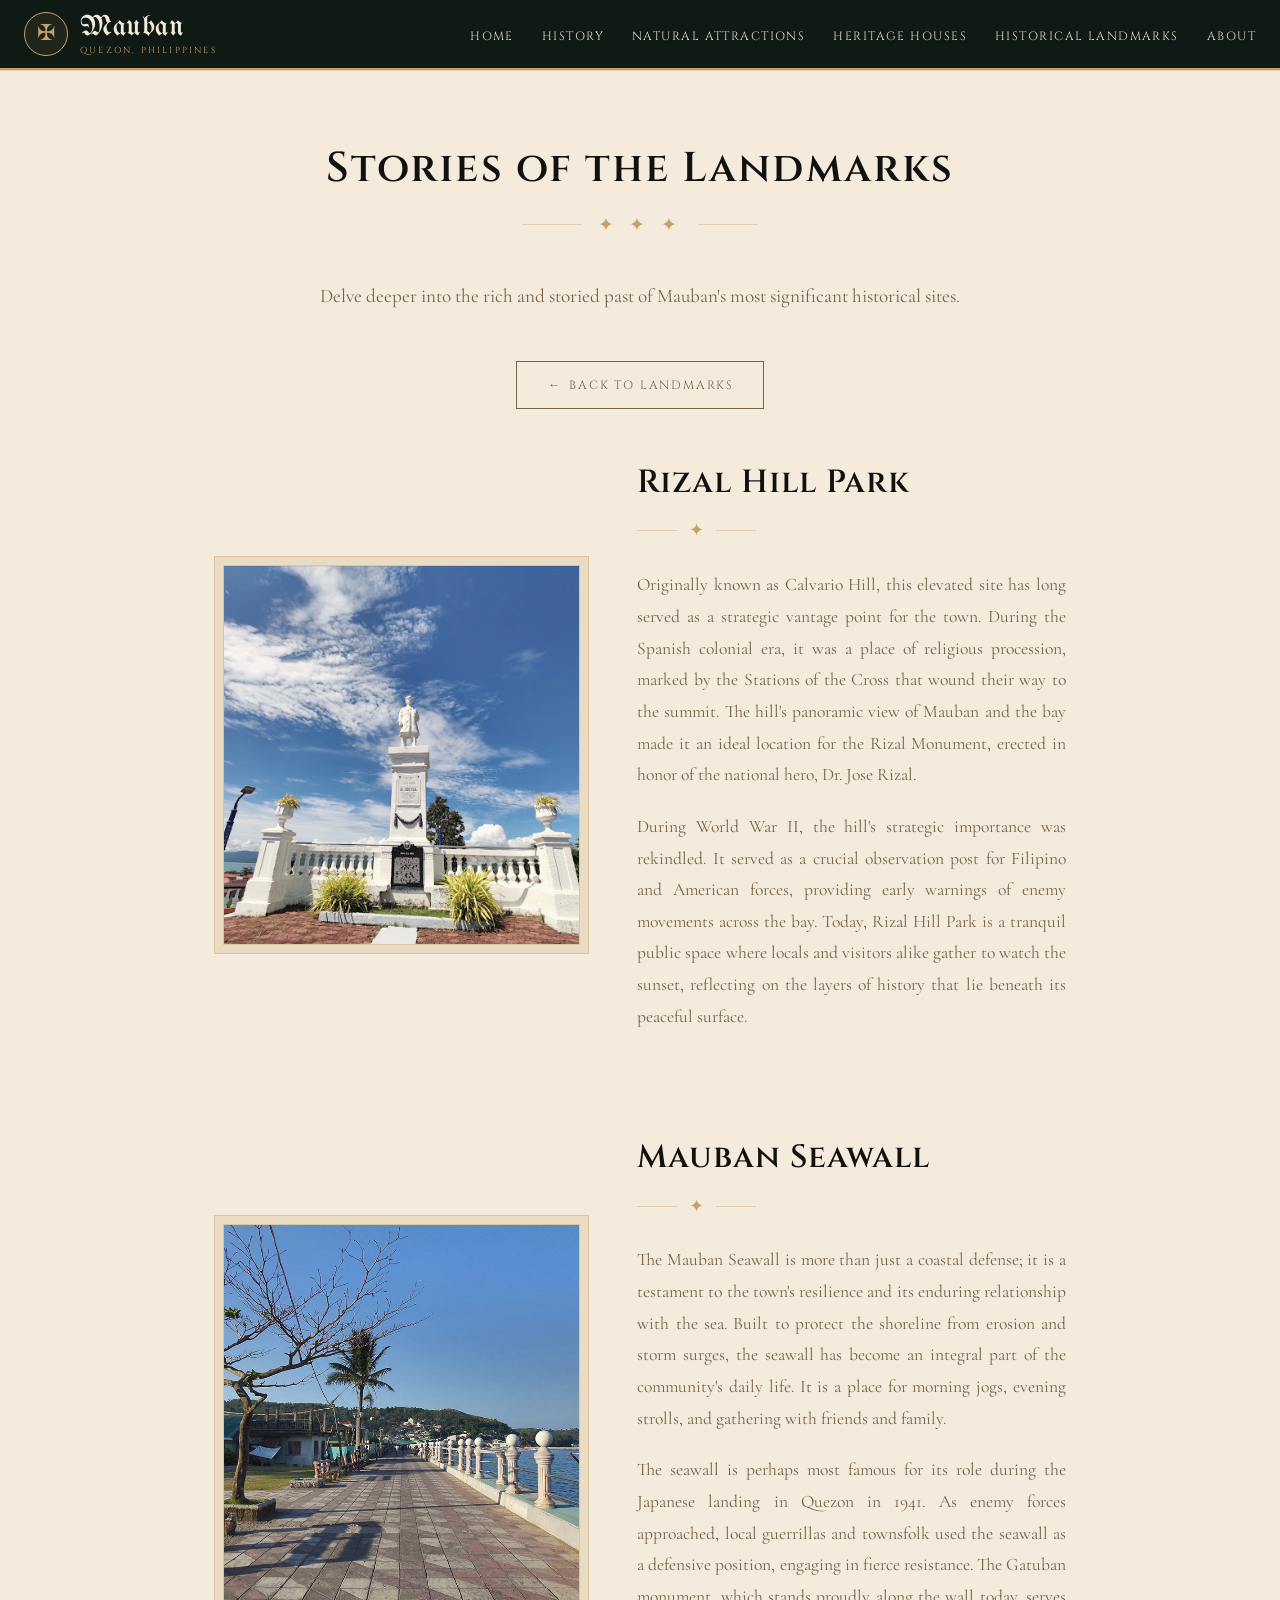
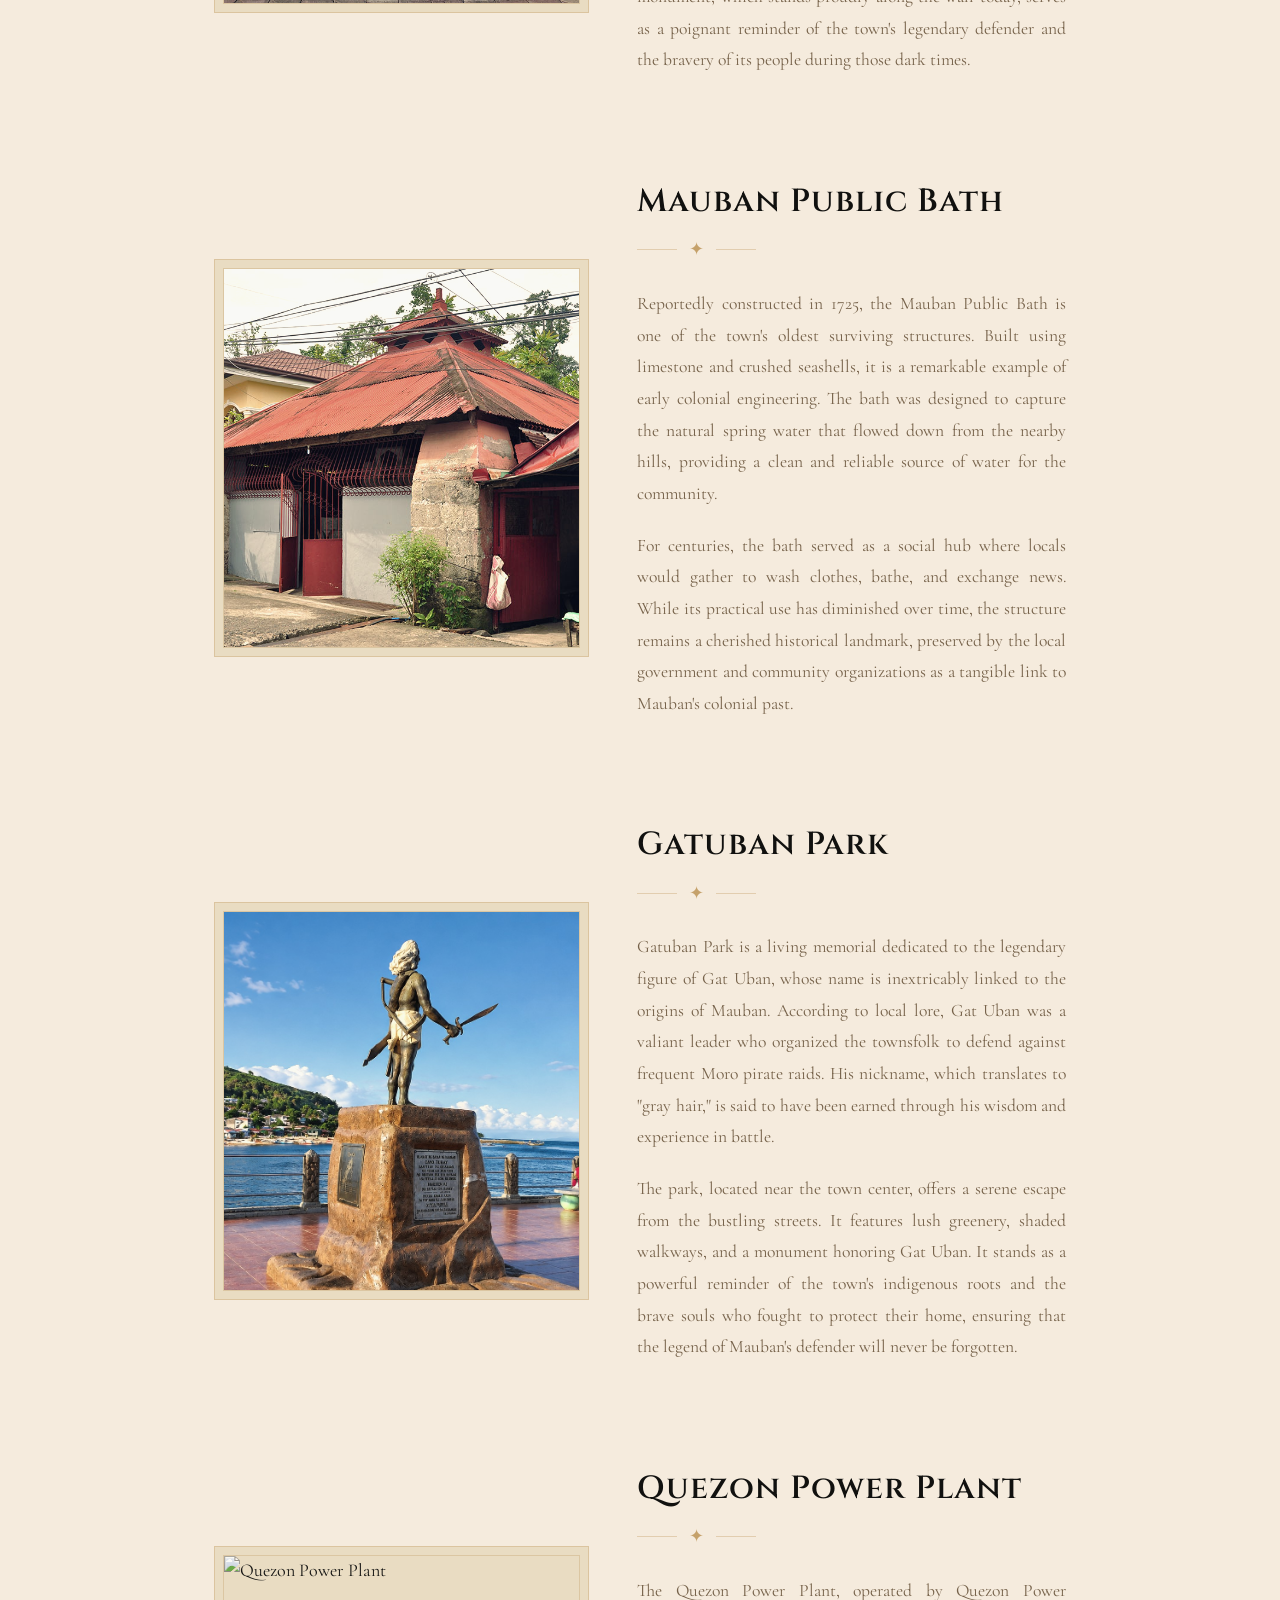
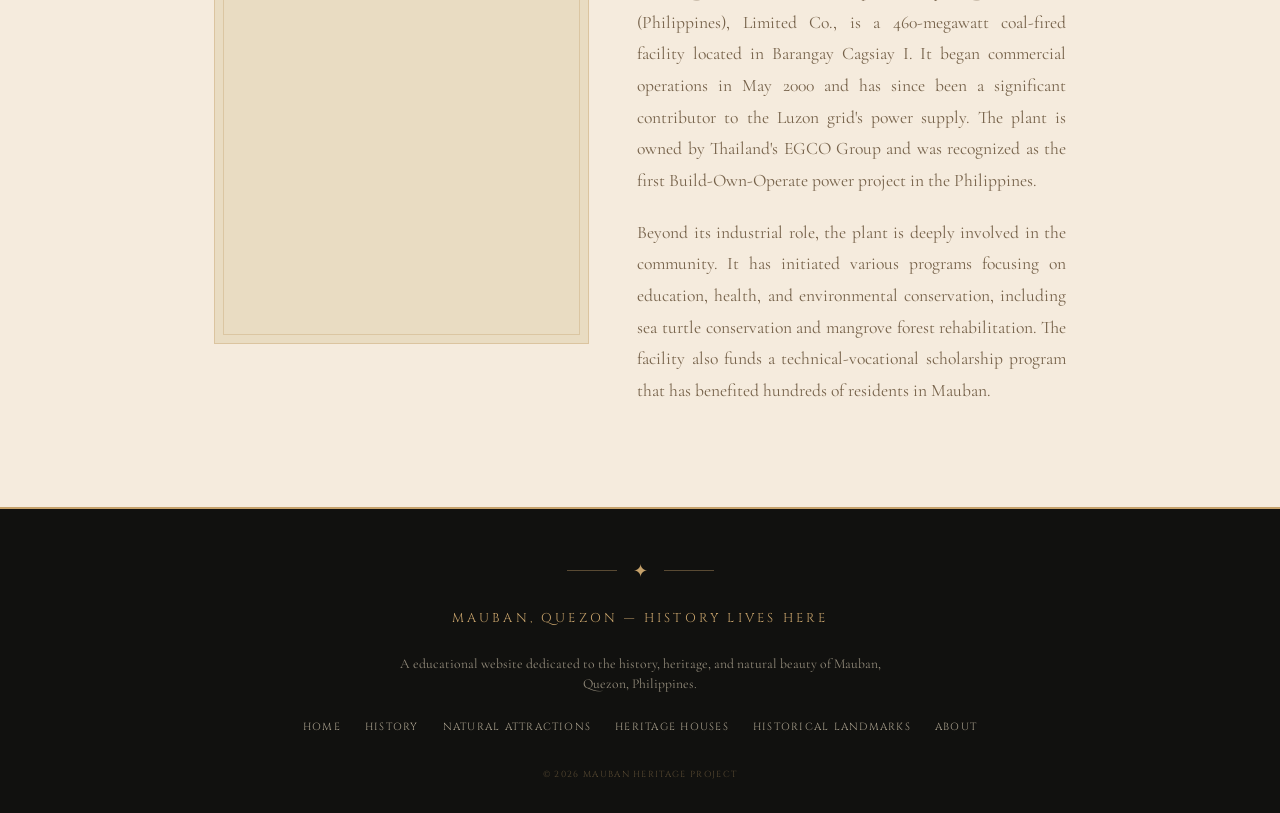
==== landmark-details.html @ 089fab31 "src src" ====
<!DOCTYPE html>
<html lang="en">
<head>
  <meta charset="UTF-8">
  <meta name="viewport" content="width=device-width, initial-scale=1.0">
  <title>Detailed Histories — Mauban, Quezon</title>
  <!-- Fonts -->
  <link rel="preconnect" href="https://fonts.googleapis.com">
  <link rel="preconnect" href="https://fonts.gstatic.com" crossorigin>
  <link href="https://fonts.googleapis.com/css2?family=Cinzel:wght@400;500;600;700&family=Cormorant+Garamond:ital,wght@0,400;0,500;0,600;0,700;1,400&family=UnifrakturMaguntia&display=swap" rel="stylesheet">
  <!-- Custom CSS -->
  <link rel="stylesheet" href="style.css">
</head>
<body>

  <!-- NAVBAR -->
  <nav class="navbar">
    <div class="container">
      <a href="index.html" class="logo-area" aria-label="Mauban Home">
        <div class="logo-emblem">✠</div>
        <div class="logo-text">
          <span class="main">Mauban</span>
          <span class="sub">Quezon, Philippines</span>
        </div>
      </a>

      <button class="hamburger" id="hamburger" aria-label="Toggle navigation menu" aria-expanded="false">
        <span></span>
        <span></span>
        <span></span>
      </button>

      <ul class="nav-links" id="navLinks">
        <li><a href="index.html">Home</a></li>
        <li><a href="index.html#history">History</a></li>
        <li><a href="index.html#natural">Natural Attractions</a></li>
        <li><a href="index.html#heritage">Heritage Houses</a></li>
        <li><a href="index.html#landmarks">Historical Landmarks</a></li>
        <li><a href="index.html#about">About</a></li>
      </ul>
    </div>
  </nav>

  <!-- DETAILS CONTENT -->
  <section class="page-section detailed-history-section" style="padding-top: 4rem;">
    <div class="container">
      <h2 class="page-title">Stories of the Landmarks</h2>
      <div class="ornament"><span>✦ ✦ ✦</span></div>
      <p class="page-intro">Delve deeper into the rich and storied past of Mauban's most significant historical sites.</p>
      
      <div style="text-align: center; margin-bottom: 3rem;">
        <a href="index.html#landmarks" class="btn-outline" style="border-color: var(--brown); color: var(--brown);">
          <span class="arrow" style="transform: rotate(180deg);">→</span> Back to Landmarks
        </a>
      </div>

      <!-- Detailed: Rizal Hill Park -->
      <div class="detail-block" id="rizal">
        <div class="detail-image">
          <img src="rizal.jpg" alt="Rizal Hill Park" loading="lazy">
        </div>
        <div class="detail-text">
          <h3>Rizal Hill Park</h3>
          <div class="sub-ornament"><span>✦</span></div>
          <p>Originally known as Calvario Hill, this elevated site has long served as a strategic vantage point for the town. During the Spanish colonial era, it was a place of religious procession, marked by the Stations of the Cross that wound their way to the summit. The hill's panoramic view of Mauban and the bay made it an ideal location for the Rizal Monument, erected in honor of the national hero, Dr. Jose Rizal.</p>
          <p>During World War II, the hill's strategic importance was rekindled. It served as a crucial observation post for Filipino and American forces, providing early warnings of enemy movements across the bay. Today, Rizal Hill Park is a tranquil public space where locals and visitors alike gather to watch the sunset, reflecting on the layers of history that lie beneath its peaceful surface.</p>
        </div>
      </div>

      <!-- Detailed: Mauban Seawall -->
      <div class="detail-block" id="seawall">
        <div class="detail-text">
          <h3>Mauban Seawall</h3>
          <div class="sub-ornament"><span>✦</span></div>
          <p>The Mauban Seawall is more than just a coastal defense; it is a testament to the town's resilience and its enduring relationship with the sea. Built to protect the shoreline from erosion and storm surges, the seawall has become an integral part of the community's daily life. It is a place for morning jogs, evening strolls, and gathering with friends and family.</p>
          <p>The seawall is perhaps most famous for its role during the Japanese landing in Quezon in 1941. As enemy forces approached, local guerrillas and townsfolk used the seawall as a defensive position, engaging in fierce resistance. The Gatuban monument, which stands proudly along the wall today, serves as a poignant reminder of the town's legendary defender and the bravery of its people during those dark times.</p>
        </div>
        <div class="detail-image">
          <img src="seawall.jpg" alt="Mauban Seawall" loading="lazy">
        </div>
      </div>

      <!-- Detailed: Mauban Public Bath -->
      <div class="detail-block" id="publicbath">
        <div class="detail-image">
          <img src="publicbath.jpg" alt="Mauban Public Bath" loading="lazy">
        </div>
        <div class="detail-text">
          <h3>Mauban Public Bath</h3>
          <div class="sub-ornament"><span>✦</span></div>
          <p>Reportedly constructed in 1725, the Mauban Public Bath is one of the town's oldest surviving structures. Built using limestone and crushed seashells, it is a remarkable example of early colonial engineering. The bath was designed to capture the natural spring water that flowed down from the nearby hills, providing a clean and reliable source of water for the community.</p>
          <p>For centuries, the bath served as a social hub where locals would gather to wash clothes, bathe, and exchange news. While its practical use has diminished over time, the structure remains a cherished historical landmark, preserved by the local government and community organizations as a tangible link to Mauban's colonial past.</p>
        </div>
      </div>

      <!-- Detailed: Gatuban Park -->
      <div class="detail-block" id="gatuban">
        <div class="detail-text">
          <h3>Gatuban Park</h3>
          <div class="sub-ornament"><span>✦</span></div>
          <p>Gatuban Park is a living memorial dedicated to the legendary figure of Gat Uban, whose name is inextricably linked to the origins of Mauban. According to local lore, Gat Uban was a valiant leader who organized the townsfolk to defend against frequent Moro pirate raids. His nickname, which translates to "gray hair," is said to have been earned through his wisdom and experience in battle.</p>
          <p>The park, located near the town center, offers a serene escape from the bustling streets. It features lush greenery, shaded walkways, and a monument honoring Gat Uban. It stands as a powerful reminder of the town's indigenous roots and the brave souls who fought to protect their home, ensuring that the legend of Mauban's defender will never be forgotten.</p>
        </div>
        <div class="detail-image">
          <img src="gatuban.jpg" alt="Gatuban Park" loading="lazy">
        </div>
      </div>

      <!-- Detailed: Quezon Power Plant -->
      <div class="detail-block" id="powerplant">
        <div class="detail-image">
          <img src="powerplant.jpg" alt="Quezon Power Plant" loading="lazy">
        </div>
        <div class="detail-text">
          <h3>Quezon Power Plant</h3>
          <div class="sub-ornament"><span>✦</span></div>
          <p>The Quezon Power Plant, operated by Quezon Power (Philippines), Limited Co., is a 460-megawatt coal-fired facility located in Barangay Cagsiay I. It began commercial operations in May 2000 and has since been a significant contributor to the Luzon grid's power supply. The plant is owned by Thailand's EGCO Group and was recognized as the first Build-Own-Operate power project in the Philippines.</p>
          <p>Beyond its industrial role, the plant is deeply involved in the community. It has initiated various programs focusing on education, health, and environmental conservation, including sea turtle conservation and mangrove forest rehabilitation. The facility also funds a technical-vocational scholarship program that has benefited hundreds of residents in Mauban.</p>
        </div>
      </div>

    </div>
  </section>

  <!-- FOOTER -->
  <footer class="footer">
    <div class="container">
      <div class="footer-ornament"><span>✦</span></div>
      <div class="footer-text">Mauban, Quezon — History Lives Here</div>
      <p class="footer-note">A educational website dedicated to the history, heritage, and natural beauty of Mauban, Quezon, Philippines.</p>
      <div class="footer-links">
        <a href="index.html">Home</a>
        <a href="index.html#history">History</a>
        <a href="index.html#natural">Natural Attractions</a>
        <a href="index.html#heritage">Heritage Houses</a>
        <a href="index.html#landmarks">Historical Landmarks</a>
        <a href="index.html#about-page">About</a>
      </div>
      <div style="margin-top: 2rem; font-family: 'Cinzel', serif; font-size: 0.55rem; letter-spacing: 0.15em; color: var(--gold-dim); text-transform: uppercase;">
        © 2026 Mauban Heritage Project
      </div>
    </div>
  </footer>

  <!-- BACK TO TOP -->
  <button class="back-to-top" id="backToTop" aria-label="Back to top">↑</button>

  <!-- Custom JS -->
  <script src="script.js"></script>
</body>
</html>
---- style.css ----
/* ---------- RESET & GLOBAL ---------- */
* {
  margin: 0;
  padding: 0;
  box-sizing: border-box;
}

:root {
  --forest: #101A15;
  --charcoal: #11110F;
  --gold: #C5A16A;
  --parchment: #E9DCC2;
  --ivory: #F5EBDD;
  --brown: #76624A;
  --gold-dim: rgba(197, 161, 106, 0.4);
  --gold-light: #D4B88C;
}

body {
  background-color: var(--parchment);
  color: var(--charcoal);
  font-family: 'Cormorant Garamond', serif;
  font-size: 1.125rem;
  line-height: 1.6;
  overflow-x: hidden;
  -webkit-font-smoothing: antialiased;
  cursor: url("data:image/svg+xml,%3Csvg xmlns='http://www.w3.org/2000/svg' width='32' height='32' viewBox='0 0 32 32'%3E%3Cpath d='M16 2 L20 12 L30 16 L20 20 L16 30 L12 20 L2 16 L12 12 Z' fill='none' stroke='%23C5A16A' stroke-width='2' stroke-linejoin='round'/%3E%3Ccircle cx='16' cy='16' r='2' fill='%23C5A16A'/%3E%3C/svg%3E") 16 16, auto;
}

a, button, .attraction-card, .flashcard, .explore-card, .flashcard-nav, .read-more-link {
  cursor: url("data:image/svg+xml,%3Csvg xmlns='http://www.w3.org/2000/svg' width='32' height='32' viewBox='0 0 32 32'%3E%3Cpath d='M16 2 L20 12 L30 16 L20 20 L16 30 L12 20 L2 16 L12 12 Z' fill='none' stroke='%23C5A16A' stroke-width='2' stroke-linejoin='round'/%3E%3Ccircle cx='16' cy='16' r='2' fill='%23C5A16A'/%3E%3C/svg%3E") 16 16, pointer;
}

img {
  max-width: 100%;
  display: block;
  height: auto;
}

a {
  text-decoration: none;
  color: inherit;
}

button {
  background: none;
  border: none;
  cursor: pointer;
  font: inherit;
  color: inherit;
}

.container {
  max-width: 1280px;
  margin: 0 auto;
  padding: 0 1.5rem;
}

/* ---------- TYPOGRAPHY ---------- */
.gothic {
  font-family: 'UnifrakturMaguntia', cursive;
  font-weight: 400;
  letter-spacing: 0.02em;
}

.cinzel {
  font-family: 'Cinzel', serif;
  font-weight: 500;
  letter-spacing: 0.08em;
  text-transform: uppercase;
}

.gold-text {
  color: var(--gold);
}

.section-heading {
  font-family: 'Cinzel', serif;
  font-size: 2.6rem;
  font-weight: 600;
  text-align: center;
  color: var(--charcoal);
  margin-bottom: 0.5rem;
  letter-spacing: 0.05em;
}

.section-heading.light {
  color: var(--ivory);
}

.ornament {
  display: flex;
  align-items: center;
  justify-content: center;
  gap: 1rem;
  margin-bottom: 2.5rem;
  color: var(--gold);
}

.ornament::before,
.ornament::after {
  content: '';
  height: 1px;
  width: 60px;
  background: var(--gold-dim);
}

.ornament span {
  font-size: 1.2rem;
  letter-spacing: 0.3em;
}

/* ---------- NAVIGATION ---------- */
.navbar {
  background: var(--forest);
  border-bottom: 2px solid var(--gold);
  padding: 0.75rem 0;
  position: sticky;
  top: 0;
  z-index: 1000;
  transition: background 0.3s;
}

.navbar .container {
  display: flex;
  align-items: center;
  justify-content: space-between;
  gap: 2rem;
}

.logo-area {
  display: flex;
  align-items: center;
  gap: 0.75rem;
  flex-shrink: 0;
}

.logo-emblem {
  width: 44px;
  height: 44px;
  border: 1.5px solid var(--gold);
  border-radius: 50%;
  display: flex;
  align-items: center;
  justify-content: center;
  color: var(--gold);
  font-size: 1.4rem;
  font-family: 'UnifrakturMaguntia', cursive;
  line-height: 1;
  background: rgba(197, 161, 106, 0.08);
}

.logo-text {
  display: flex;
  flex-direction: column;
  line-height: 1.1;
}

.logo-text .main {
  font-family: 'UnifrakturMaguntia', cursive;
  font-size: 1.8rem;
  color: var(--ivory);
  letter-spacing: 0.02em;
}

.logo-text .sub {
  font-family: 'Cinzel', serif;
  font-size: 0.55rem;
  letter-spacing: 0.25em;
  color: var(--gold);
  text-transform: uppercase;
  margin-top: 2px;
}

.nav-links {
  display: flex;
  align-items: center;
  gap: 1.75rem;
  list-style: none;
}

.nav-links a {
  font-family: 'Cinzel', serif;
  font-size: 0.75rem;
  letter-spacing: 0.12em;
  color: var(--parchment);
  text-transform: uppercase;
  transition: color 0.2s;
  position: relative;
  padding-bottom: 4px;
}

.nav-links a::after {
  content: '';
  position: absolute;
  left: 0;
  bottom: 0;
  width: 0;
  height: 1.5px;
  background: var(--gold);
  transition: width 0.25s ease;
}

.nav-links a:hover {
  color: var(--gold);
}

.nav-links a:hover::after,
.nav-links a.active::after {
  width: 100%;
}

.nav-links a.active {
  color: var(--gold);
}

/* Search area */
.nav-search-area {
  display: flex;
  align-items: center;
  gap: 0.5rem;
  position: relative;
}

.nav-search-input {
  width: 0;
  padding: 0;
  border: none;
  border-bottom: 1px solid transparent;
  background: transparent;
  color: var(--ivory);
  font-family: 'Cormorant Garamond', serif;
  font-size: 1rem;
  outline: none;
  transition: width 0.3s ease, padding 0.3s ease, border-color 0.3s;
  opacity: 0;
}

.nav-search-input.active {
  width: 150px;
  padding: 0.25rem 0.5rem;
  border-bottom: 1px solid var(--gold);
  opacity: 1;
}

.nav-search-input::placeholder {
  color: rgba(233, 220, 194, 0.5);
  font-style: italic;
}

.nav-search {
  color: var(--gold);
  font-size: 1.1rem;
  padding: 0.25rem;
  transition: opacity 0.2s;
  flex-shrink: 0;
  cursor: pointer;
}

.nav-search:hover {
  opacity: 0.7;
}

/* hamburger */
.hamburger {
  display: none;
  flex-direction: column;
  gap: 5px;
  padding: 6px;
  background: none;
  border: none;
  cursor: pointer;
  z-index: 1100;
}

.hamburger span {
  display: block;
  width: 26px;
  height: 2px;
  background: var(--gold);
  transition: transform 0.3s, opacity 0.3s;
}

.hamburger.active span:nth-child(1) {
  transform: translateY(7px) rotate(45deg);
}

.hamburger.active span:nth-child(2) {
  opacity: 0;
}

.hamburger.active span:nth-child(3) {
  transform: translateY(-7px) rotate(-45deg);
}

/* ---------- HERO ---------- */
.hero {
  position: relative;
  min-height: 90vh;
  display: flex;
  align-items: center;
  background: var(--charcoal);
  overflow: hidden;
}

.hero-image-wrapper {
  position: absolute;
  inset: 0;
  width: 100%;
  height: 100%;
}

.hero-image-wrapper img {
  width: 100%;
  height: 100%;
  object-fit: cover;
  object-position: center 40%;
  transition: opacity 0.8s ease-in-out;
}

.hero-image-wrapper::after {
  content: '';
  position: absolute;
  inset: 0;
  background: linear-gradient(to right, rgba(17, 17, 15, 0.92) 0%, rgba(17, 17, 15, 0.65) 45%, rgba(17, 17, 15, 0.25) 100%);
}

.hero .container {
  position: relative;
  z-index: 2;
  padding-top: 4rem;
  padding-bottom: 4rem;
}

.hero-content {
  max-width: 680px;
}

.hero-eyebrow {
  font-family: 'Cinzel', serif;
  font-size: 0.7rem;
  letter-spacing: 0.35em;
  color: var(--gold);
  text-transform: uppercase;
  margin-bottom: 0.75rem;
}

.hero-title {
  font-family: 'UnifrakturMaguntia', cursive;
  font-size: clamp(3.2rem, 8vw, 6rem);
  line-height: 1.05;
  color: var(--ivory);
  margin-bottom: 1.25rem;
  letter-spacing: 0.02em;
}

.hero-subtitle {
  font-family: 'Cormorant Garamond', serif;
  font-size: 1.4rem;
  font-style: italic;
  color: var(--parchment);
  max-width: 480px;
  margin-bottom: 2.25rem;
  line-height: 1.5;
}

.btn-outline {
  display: inline-flex;
  align-items: center;
  gap: 0.6rem;
  font-family: 'Cinzel', serif;
  font-size: 0.75rem;
  letter-spacing: 0.15em;
  text-transform: uppercase;
  color: var(--gold);
  border: 1.5px solid var(--gold);
  padding: 0.85rem 1.8rem;
  background: transparent;
  transition: background 0.25s, color 0.25s;
  cursor: pointer;
}

.btn-outline:hover {
  background: var(--gold);
  color: var(--forest);
}

.btn-outline .arrow {
  transition: transform 0.25s;
}

.btn-outline:hover .arrow {
  transform: translateX(4px);
}

.hero-caption {
  position: absolute;
  bottom: 1.5rem;
  right: 2rem;
  font-family: 'Cinzel', serif;
  font-size: 0.6rem;
  letter-spacing: 0.12em;
  color: var(--gold-dim);
  text-transform: uppercase;
  z-index: 3;
}

/* ---------- ABOUT ---------- */
.about-section {
  background: var(--parchment);
  padding: 5rem 0;
  position: relative;
  overflow: hidden;
}

.about-grid {
  display: grid;
  grid-template-columns: 1fr 1.2fr;
  gap: 3rem;
  align-items: center;
}

.about-illustration {
  position: relative;
  border: 1px solid var(--gold-dim);
  padding: 1rem;
  background: rgba(255, 250, 240, 0.3);
}

.about-illustration img {
  width: 100%;
  height: 380px;
  object-fit: cover;
  filter: sepia(0.3) contrast(0.95);
  border: 1px solid var(--gold-dim);
}

.about-illustration::before {
  content: '';
  position: absolute;
  inset: 6px;
  border: 1px solid var(--gold-dim);
  pointer-events: none;
}

.about-text h2 {
  font-family: 'Cinzel', serif;
  font-size: 2.6rem;
  font-weight: 600;
  color: var(--charcoal);
  margin-bottom: 0.25rem;
  letter-spacing: 0.05em;
}

.about-text .sub-ornament {
  display: flex;
  align-items: center;
  gap: 0.75rem;
  margin-bottom: 1.5rem;
  color: var(--gold);
}

.about-text .sub-ornament::before,
.about-text .sub-ornament::after {
  content: '';
  height: 1px;
  width: 40px;
  background: var(--gold-dim);
}

.about-text p {
  font-size: 1.15rem;
  color: var(--brown);
  margin-bottom: 1.75rem;
  line-height: 1.7;
}

.about-collage {
  display: flex;
  gap: 1rem;
  margin-top: 2rem;
  justify-content: flex-end;
}

.about-collage img {
  width: 90px;
  height: 70px;
  object-fit: cover;
  border: 2px solid var(--ivory);
  box-shadow: 0 4px 12px rgba(0, 0, 0, 0.12);
  transform: rotate(-2deg);
  transition: transform 0.3s;
}

.about-collage img:nth-child(2) {
  transform: rotate(1.5deg) translateY(-6px);
}

.about-collage img:nth-child(3) {
  transform: rotate(-1deg) translateY(3px);
}

.about-collage img:hover {
  transform: rotate(0deg) scale(1.05);
}

/* ---------- EXPLORE CATEGORIES ---------- */
.explore-section {
  background: var(--forest);
  padding: 5rem 0;
  position: relative;
}

.explore-section::before {
  content: '';
  position: absolute;
  inset: 0;
  background-image: url("data:image/svg+xml,%3Csvg width='60' height='60' viewBox='0 0 60 60' xmlns='http://www.w3.org/2000/svg'%3E%3Cg fill='none' fill-rule='evenodd'%3E%3Cg fill='%23C5A16A' fill-opacity='0.04'%3E%3Cpath d='M36 34v-4h-2v4h-4v2h4v4h2v-4h4v-2h-4zm0-30V0h-2v4h-4v2h4v4h2V6h4V4h-4zM6 34v-4H4v4H0v2h4v4h2v-4h4v-2H6zM6 4V0H4v4H0v2h4v4h2V6h4V4H6z'/%3E%3C/g%3E%3C/g%3E%3C/svg%3E");
  opacity: 0.8;
  pointer-events: none;
}

.explore-section .container {
  position: relative;
  z-index: 1;
}

.explore-grid {
  display: grid;
  grid-template-columns: repeat(4, 1fr);
  gap: 0;
  margin-top: 2rem;
}

.explore-card {
  text-align: center;
  padding: 2rem 1.5rem;
  border-right: 1px solid var(--gold-dim);
  transition: background 0.3s;
  display: flex;
  flex-direction: column;
  align-items: center;
}

.explore-card:last-child {
  border-right: none;
}

.explore-card:hover {
  background: rgba(197, 161, 106, 0.04);
}

.explore-icon {
  font-size: 2.4rem;
  color: var(--gold);
  margin-bottom: 1rem;
  line-height: 1;
  transition: transform 0.3s;
}

.explore-card:hover .explore-icon {
  transform: translateY(-4px);
}

.explore-card h3 {
  font-family: 'Cinzel', serif;
  font-size: 1.5rem;
  font-weight: 600;
  color: var(--ivory);
  margin-bottom: 0.5rem;
  letter-spacing: 0.05em;
}

.explore-card p {
  font-size: 0.95rem;
  color: var(--parchment);
  opacity: 0.8;
  margin-bottom: 1.25rem;
  line-height: 1.5;
  max-width: 220px;
}

.explore-link {
  font-family: 'Cinzel', serif;
  font-size: 0.65rem;
  letter-spacing: 0.12em;
  text-transform: uppercase;
  color: var(--gold);
  transition: color 0.2s;
}

.explore-link:hover {
  color: var(--gold-light);
}

/* ---------- FEATURED ATTRACTIONS ---------- */
.featured-section {
  background: var(--parchment);
  padding: 5rem 0;
}

.featured-scroll-wrapper {
  overflow: hidden;
  position: relative;
  width: 100%;
}

.featured-scroll {
  display: flex;
  gap: 1.5rem;
  padding-bottom: 1.5rem;
  margin-top: 1rem;
  width: max-content;
}

.featured-scroll::-webkit-scrollbar {
  height: 4px;
}

.featured-scroll::-webkit-scrollbar-track {
  background: var(--gold-dim);
}

.featured-scroll::-webkit-scrollbar-thumb {
  background: var(--gold);
}

.attraction-card {
  flex: 0 0 280px;
  background: var(--ivory);
  border: 1px solid var(--gold-dim);
  transition: transform 0.3s, box-shadow 0.3s;
  cursor: pointer;
  position: relative;
  overflow: hidden;
}

.attraction-card:hover {
  transform: translateY(-4px);
  box-shadow: 0 12px 28px rgba(0, 0, 0, 0.12);
}

.attraction-card-img {
  height: 200px;
  overflow: hidden;
  position: relative;
}

.attraction-card-img img {
  width: 100%;
  height: 100%;
  object-fit: cover;
  transition: transform 0.5s ease;
}

.attraction-card:hover .attraction-card-img img {
  transform: scale(1.06);
}

.attraction-card-body {
  padding: 1.25rem 1.25rem 1.5rem;
  border-top: 1px solid var(--gold-dim);
}

.attraction-card-body h3 {
  font-family: 'Cinzel', serif;
  font-size: 1.2rem;
  font-weight: 600;
  color: var(--charcoal);
  margin-bottom: 0.4rem;
  line-height: 1.2;
  letter-spacing: 0.03em;
}

.attraction-card-body p {
  font-size: 0.9rem;
  color: var(--brown);
  margin-bottom: 1rem;
  line-height: 1.4;
}

.attraction-card-body .arrow-link {
  font-family: 'Cinzel', serif;
  font-size: 0.6rem;
  letter-spacing: 0.12em;
  color: var(--gold);
  text-transform: uppercase;
  display: inline-flex;
  align-items: center;
  gap: 0.3rem;
}

.attraction-card-body .arrow-link .arrow {
  transition: transform 0.2s;
}

.attraction-card:hover .arrow-link .arrow {
  transform: translateX(4px);
}

.no-results {
  text-align: center;
  width: 100%;
  font-family: 'Cinzel', serif;
  font-size: 0.9rem;
  color: var(--brown);
  padding: 2rem 0;
  letter-spacing: 0.1em;
}

/* Custom Highlight for Search */
mark {
  background-color: var(--gold);
  color: var(--charcoal);
  padding: 0 2px;
  border-radius: 2px;
  box-shadow: 0 0 5px rgba(197, 161, 106, 0.6);
}

/* ---------- PAGE CONTENT ---------- */
.page-section {
  padding: 4rem 0 5rem;
}

.page-section .container {
  max-width: 900px;
}

.page-title {
  font-family: 'Cinzel', serif;
  font-size: 2.6rem;
  font-weight: 600;
  text-align: center;
  color: var(--charcoal);
  margin-bottom: 0.5rem;
  letter-spacing: 0.05em;
}

.page-intro {
  font-size: 1.2rem;
  color: var(--brown);
  text-align: center;
  max-width: 700px;
  margin: 0 auto 3rem;
  line-height: 1.7;
}

/* Timeline */
.timeline {
  position: relative;
  padding-left: 2.5rem;
  margin: 2rem 0;
}

.timeline::before {
  content: '';
  position: absolute;
  left: 8px;
  top: 0;
  bottom: 0;
  width: 2px;
  background: var(--gold-dim);
}

.timeline-item {
  position: relative;
  margin-bottom: 2.5rem;
}

.timeline-item::before {
  content: '';
  position: absolute;
  left: -2.5rem;
  top: 6px;
  width: 14px;
  height: 14px;
  border-radius: 50%;
  background: var(--gold);
  border: 2px solid var(--parchment);
  box-shadow: 0 0 0 2px var(--gold-dim);
}

.timeline-year {
  font-family: 'Cinzel', serif;
  font-size: 0.75rem;
  letter-spacing: 0.12em;
  color: var(--gold);
  margin-bottom: 0.25rem;
  text-transform: uppercase;
}

.timeline-item h3 {
  font-family: 'Cinzel', serif;
  font-size: 1.3rem;
  font-weight: 600;
  color: var(--charcoal);
  margin-bottom: 0.5rem;
  letter-spacing: 0.03em;
}

.timeline-item p {
  color: var(--brown);
  font-size: 1.05rem;
  line-height: 1.7;
}

.pull-quote {
  border-left: 4px solid var(--gold);
  padding: 1.5rem 2rem;
  margin: 2.5rem 0;
  background: rgba(197, 161, 106, 0.06);
  font-family: 'Cormorant Garamond', serif;
  font-style: italic;
  font-size: 1.35rem;
  color: var(--charcoal);
  line-height: 1.6;
}

.image-panel {
  margin: 2.5rem 0;
  border: 1px solid var(--gold-dim);
  padding: 0.5rem;
  background: var(--ivory);
}

.image-panel img {
  width: 100%;
  height: 300px;
  object-fit: cover;
}

.image-caption {
  font-family: 'Cinzel', serif;
  font-size: 0.6rem;
  letter-spacing: 0.1em;
  color: var(--brown);
  text-transform: uppercase;
  text-align: center;
  padding: 0.6rem 0.5rem 0.25rem;
}

/* Attraction page cards */
.attraction-page-grid {
  display: grid;
  grid-template-columns: 1fr 1fr;
  gap: 2rem;
  margin-top: 2rem;
}

.attraction-page-card {
  border: 1px solid var(--gold-dim);
  background: var(--ivory);
  overflow: hidden;
  transition: box-shadow 0.3s;
  display: flex;
  flex-direction: column;
}

.attraction-page-card:hover {
  box-shadow: 0 8px 20px rgba(0, 0, 0, 0.08);
}

.attraction-page-card img {
  width: 100%;
  height: 220px;
  object-fit: cover;
}

.attraction-page-card-body {
  padding: 1.25rem;
  display: flex;
  flex-direction: column;
  flex-grow: 1;
}

.attraction-page-card-body h3 {
  font-family: 'Cinzel', serif;
  font-size: 1.3rem;
  font-weight: 600;
  color: var(--charcoal);
  margin-bottom: 0.5rem;
  letter-spacing: 0.03em;
}

.attraction-page-card-body p {
  color: var(--brown);
  font-size: 0.95rem;
  line-height: 1.6;
  margin-bottom: 1rem;
}

/* Read More Link */
.read-more-link {
  font-family: 'Cinzel', serif;
  font-size: 0.65rem;
  letter-spacing: 0.12em;
  color: var(--gold);
  text-transform: uppercase;
  align-self: flex-end;
  margin-top: auto;
  transition: color 0.2s, transform 0.2s;
  display: inline-flex;
  align-items: center;
}

.read-more-link:hover {
  color: var(--brown);
  transform: translateX(3px);
}

/* ---------- DETAILED HISTORIES SECTION ---------- */
.detailed-history-section {
  background: var(--ivory);
  padding: 5rem 0;
  border-top: 1px solid var(--gold-dim);
}

.detail-block {
  display: flex;
  flex-direction: row;
  gap: 3rem;
  margin-bottom: 5rem;
  align-items: center;
}

.detail-block:last-child {
  margin-bottom: 0;
}

.detail-image {
  flex: 1;
  position: relative;
  border: 1px solid var(--gold-dim);
  padding: 0.5rem;
  background: var(--parchment);
}

.detail-image img {
  width: 100%;
  height: 380px;
  object-fit: cover;
  border: 1px solid var(--gold-dim);
  filter: sepia(0.2) contrast(0.95);
}

.detail-text {
  flex: 1.2;
}

.detail-text h3 {
  font-family: 'Cinzel', serif;
  font-size: 2rem;
  font-weight: 600;
  color: var(--charcoal);
  margin-bottom: 0.5rem;
  letter-spacing: 0.03em;
}

.detail-text .sub-ornament {
  display: flex;
  align-items: center;
  gap: 0.75rem;
  margin-bottom: 1.5rem;
  color: var(--gold);
}

.detail-text .sub-ornament::before,
.detail-text .sub-ornament::after {
  content: '';
  height: 1px;
  width: 40px;
  background: var(--gold-dim);
}

.detail-text p {
  font-size: 1.1rem;
  color: var(--brown);
  line-height: 1.8;
  margin-bottom: 1.25rem;
  text-align: justify;
}

/* Alternating layout for visual interest */
.detail-block:nth-child(even) {
  flex-direction: row-reverse;
}

/* ---------- HERITAGE FLASHCARDS ---------- */
.flashcard-carousel-container {
  position: relative;
  width: 100%;
  max-width: 1000px;
  margin: 0 auto;
  padding: 4rem 0;
  display: flex;
  justify-content: center;
  align-items: center;
  perspective: 1200px;
}

.flashcard-track {
  position: relative;
  width: 320px;
  height: 420px;
  transform-style: preserve-3d;
}

.flashcard {
  position: absolute;
  top: 0;
  left: 0;
  width: 100%;
  height: 100%;
  background: var(--ivory);
  border: 2px solid var(--gold);
  border-radius: 12px;
  overflow: hidden;
  box-shadow: 0 10px 30px rgba(0, 0, 0, 0.2);
  transition: transform 0.6s cubic-bezier(0.25, 1, 0.5, 1), opacity 0.6s ease, box-shadow 0.6s ease;
  cursor: pointer;
  display: flex;
  flex-direction: column;
  transform-origin: center center;
}

.flashcard::before {
  content: '';
  position: absolute;
  inset: 8px;
  border: 1px solid rgba(197, 161, 106, 0.5);
  border-radius: 8px;
  pointer-events: none;
  z-index: 10;
}

.flashcard img {
  width: 100%;
  height: 65%;
  object-fit: cover;
  border-bottom: 1px solid var(--gold-dim);
}

.flashcard-body {
  padding: 1.5rem;
  text-align: center;
  flex-grow: 1;
  display: flex;
  flex-direction: column;
  justify-content: center;
  background: linear-gradient(to bottom, var(--ivory), #f0e6d6);
}

.flashcard-body h3 {
  font-family: 'Cinzel', serif;
  font-size: 1.4rem;
  font-weight: 600;
  color: var(--charcoal);
  margin-bottom: 0.5rem;
  line-height: 1.2;
  letter-spacing: 0.03em;
}

.flashcard-body p {
  font-size: 1rem;
  color: var(--brown);
  font-style: italic;
}

.flashcard[data-pos="0"] {
  transform: translateX(0) scale(1) rotateY(0deg);
  z-index: 10;
  opacity: 1;
  box-shadow: 0 20px 40px rgba(0, 0, 0, 0.3);
}

.flashcard[data-pos="1"] {
  transform: translateX(60%) scale(0.85) rotateY(-15deg);
  z-index: 9;
  opacity: 0.8;
}

.flashcard[data-pos="2"] {
  transform: translateX(120%) scale(0.7) rotateY(-30deg);
  z-index: 8;
  opacity: 0.5;
}

.flashcard[data-pos="3"] {
  transform: translateX(180%) scale(0.6) rotateY(-45deg);
  z-index: 7;
  opacity: 0.2;
}

.flashcard[data-pos="-1"] {
  transform: translateX(-60%) scale(0.85) rotateY(15deg);
  z-index: 9;
  opacity: 0.8;
}

.flashcard[data-pos="-2"] {
  transform: translateX(-120%) scale(0.7) rotateY(30deg);
  z-index: 8;
  opacity: 0.5;
}

.flashcard[data-pos="-3"] {
  transform: translateX(-180%) scale(0.6) rotateY(45deg);
  z-index: 7;
  opacity: 0.2;
}

.flashcard[data-pos="4"],
.flashcard[data-pos="-4"],
.flashcard[data-pos="5"],
.flashcard[data-pos="-5"],
.flashcard[data-pos="6"],
.flashcard[data-pos="-6"] {
  opacity: 0;
  pointer-events: none;
  transform: scale(0.5);
}

.flashcard-nav {
  position: absolute;
  top: 50%;
  transform: translateY(-50%);
  width: 50px;
  height: 50px;
  background: var(--forest);
  color: var(--gold);
  border: 2px solid var(--gold);
  border-radius: 50%;
  display: flex;
  align-items: center;
  justify-content: center;
  font-size: 1.5rem;
  cursor: pointer;
  z-index: 20;
  transition: background 0.3s, color 0.3s, transform 0.2s;
  box-shadow: 0 4px 10px rgba(0,0,0,0.2);
}

.flashcard-nav:hover {
  background: var(--gold);
  color: var(--forest);
  transform: translateY(-50%) scale(1.1);
}

.flashcard-prev {
  left: 10px;
}

.flashcard-next {
  right: 10px;
}

/* Lightbox */
.lightbox {
  display: none;
  position: fixed;
  inset: 0;
  background: rgba(17, 17, 15, 0.92);
  z-index: 2000;
  align-items: center;
  justify-content: center;
  padding: 2rem;
}

.lightbox.active {
  display: flex;
}

.lightbox img {
  max-width: 90vw;
  max-height: 85vh;
  object-fit: contain;
  border: 2px solid var(--gold);
}

.lightbox-close {
  position: absolute;
  top: 1.5rem;
  right: 2rem;
  color: var(--gold);
  font-size: 2.5rem;
  cursor: pointer;
  line-height: 1;
}

/* ---------- MAP SECTION ---------- */
.map-section {
  background: var(--ivory);
  padding: 4rem 0 5rem;
  border-top: 1px solid var(--gold-dim);
}

.map-container {
  position: relative;
  width: 100%;
  max-width: 1000px;
  margin: 0 auto;
  border: 2px solid var(--gold);
  border-radius: 8px;
  overflow: hidden;
  box-shadow: 0 10px 30px rgba(0, 0, 0, 0.1);
  background: var(--parchment);
}

.map-container::before {
  content: '';
  position: absolute;
  inset: 8px;
  border: 1px solid rgba(197, 161, 106, 0.4);
  pointer-events: none;
  z-index: 10;
  border-radius: 4px;
}

.map-container iframe {
  display: block;
  width: 100%;
  height: 450px;
  border: none;
  filter: sepia(0.4) contrast(0.9) saturate(0.8);
}

/* ---------- FOOTER ---------- */
.footer {
  background: var(--charcoal);
  color: var(--parchment);
  text-align: center;
  padding: 3rem 0 2rem;
  border-top: 2px solid var(--gold);
}

.footer-ornament {
  display: flex;
  align-items: center;
  justify-content: center;
  gap: 1rem;
  margin-bottom: 1.5rem;
  color: var(--gold);
}

.footer-ornament::before,
.footer-ornament::after {
  content: '';
  height: 1px;
  width: 50px;
  background: var(--gold-dim);
}

.footer-text {
  font-family: 'Cinzel', serif;
  font-size: 0.8rem;
  letter-spacing: 0.25em;
  text-transform: uppercase;
  color: var(--gold);
  margin-bottom: 1.5rem;
}

.footer-note {
  font-size: 0.85rem;
  color: var(--parchment);
  opacity: 0.6;
  max-width: 500px;
  margin: 0 auto 1.5rem;
  line-height: 1.5;
}

.footer-links {
  display: flex;
  justify-content: center;
  gap: 1.5rem;
  flex-wrap: wrap;
  margin-bottom: 1rem;
}

.footer-links a {
  font-family: 'Cinzel', serif;
  font-size: 0.65rem;
  letter-spacing: 0.12em;
  color: var(--parchment);
  text-transform: uppercase;
  opacity: 0.7;
  transition: opacity 0.2s, color 0.2s;
}

.footer-links a:hover {
  opacity: 1;
  color: var(--gold);
}

/* ---------- BACK TO TOP ---------- */
.back-to-top {
  position: fixed;
  bottom: 2rem;
  right: 2rem;
  width: 44px;
  height: 44px;
  background: var(--forest);
  color: var(--gold);
  border: 1.5px solid var(--gold);
  border-radius: 50%;
  display: flex;
  align-items: center;
  justify-content: center;
  font-size: 1.2rem;
  cursor: pointer;
  opacity: 0;
  visibility: hidden;
  transition: opacity 0.3s, visibility 0.3s, background 0.3s;
  z-index: 900;
}

.back-to-top.visible {
  opacity: 1;
  visibility: visible;
}

.back-to-top:hover {
  background: var(--gold);
  color: var(--forest);
}

/* ---------- RESPONSIVE ---------- */
@media (max-width: 1024px) {
  .explore-grid {
    grid-template-columns: repeat(2, 1fr);
  }

  .explore-card:nth-child(2) {
    border-right: none;
  }

  .explore-card:nth-child(1),
  .explore-card:nth-child(2) {
    border-bottom: 1px solid var(--gold-dim);
  }

  .about-grid {
    grid-template-columns: 1fr;
    gap: 2rem;
  }

  .about-illustration img {
    height: 280px;
  }
  
  .detail-block {
    flex-direction: column;
    gap: 1.5rem;
  }
  
  .detail-block:nth-child(even) {
    flex-direction: column;
  }
  
  .detail-image img {
    height: 300px;
  }
}

@media (max-width: 768px) {
  .hamburger {
    display: flex;
  }

  .nav-links {
    position: fixed;
    top: 0;
    right: -100%;
    width: 75%;
    max-width: 320px;
    height: 100vh;
    background: var(--forest);
    flex-direction: column;
    justify-content: center;
    gap: 2rem;
    padding: 2rem;
    transition: right 0.35s ease;
    border-left: 2px solid var(--gold);
    box-shadow: -8px 0 30px rgba(0, 0, 0, 0.4);
  }

  .nav-links.open {
    right: 0;
  }

  .nav-links a {
    font-size: 0.9rem;
  }

  .nav-search-area {
    display: none;
  }

  .hero {
    min-height: 80vh;
  }

  .hero-caption {
    right: 1rem;
    bottom: 1rem;
    font-size: 0.5rem;
  }

  .hero-subtitle {
    font-size: 1.1rem;
  }

  .section-heading {
    font-size: 2rem;
  }

  .about-text h2 {
    font-size: 2rem;
  }

  .about-collage img {
    width: 70px;
    height: 55px;
  }

  .explore-grid {
    grid-template-columns: 1fr;
  }

  .explore-card {
    border-right: none;
    border-bottom: 1px solid var(--gold-dim);
    padding: 1.75rem 1rem;
  }

  .explore-card:last-child {
    border-bottom: none;
  }

  .attraction-page-grid {
    grid-template-columns: 1fr;
  }

  .page-title {
    font-size: 2rem;
  }

  .pull-quote {
    font-size: 1.1rem;
    padding: 1rem 1.25rem;
  }

  .timeline {
    padding-left: 2rem;
  }

  .timeline-item::before {
    left: -2rem;
    width: 12px;
    height: 12px;
  }
  
  .flashcard-track {
    width: 260px;
    height: 350px;
  }
  .flashcard[data-pos="1"] { transform: translateX(40%) scale(0.85) rotateY(-15deg); }
  .flashcard[data-pos="2"] { transform: translateX(80%) scale(0.7) rotateY(-30deg); }
  .flashcard[data-pos="3"] { transform: translateX(120%) scale(0.6) rotateY(-45deg); }
  .flashcard[data-pos="-1"] { transform: translateX(-40%) scale(0.85) rotateY(15deg); }
  .flashcard[data-pos="-2"] { transform: translateX(-80%) scale(0.7) rotateY(30deg); }
  .flashcard[data-pos="-3"] { transform: translateX(-120%) scale(0.6) rotateY(45deg); }
  .flashcard-body h3 { font-size: 1.2rem; }
  .flashcard-nav { width: 40px; height: 40px; font-size: 1.2rem; }
  .flashcard-prev { left: 5px; }
  .flashcard-next { right: 5px; }

  .map-container iframe {
    height: 300px;
  }
}

@media (max-width: 480px) {
  .featured-scroll {
    gap: 1rem;
  }

  .attraction-card {
    flex: 0 0 240px;
  }

  .hero-title {
    font-size: 2.8rem;
  }

  .btn-outline {
    padding: 0.7rem 1.3rem;
    font-size: 0.65rem;
  }
}

/* Utility spacing */
.mt-2 {
  margin-top: 2rem;
}

.mb-2 {
  margin-bottom: 2rem;
}

.text-center {
  text-align: center;
}
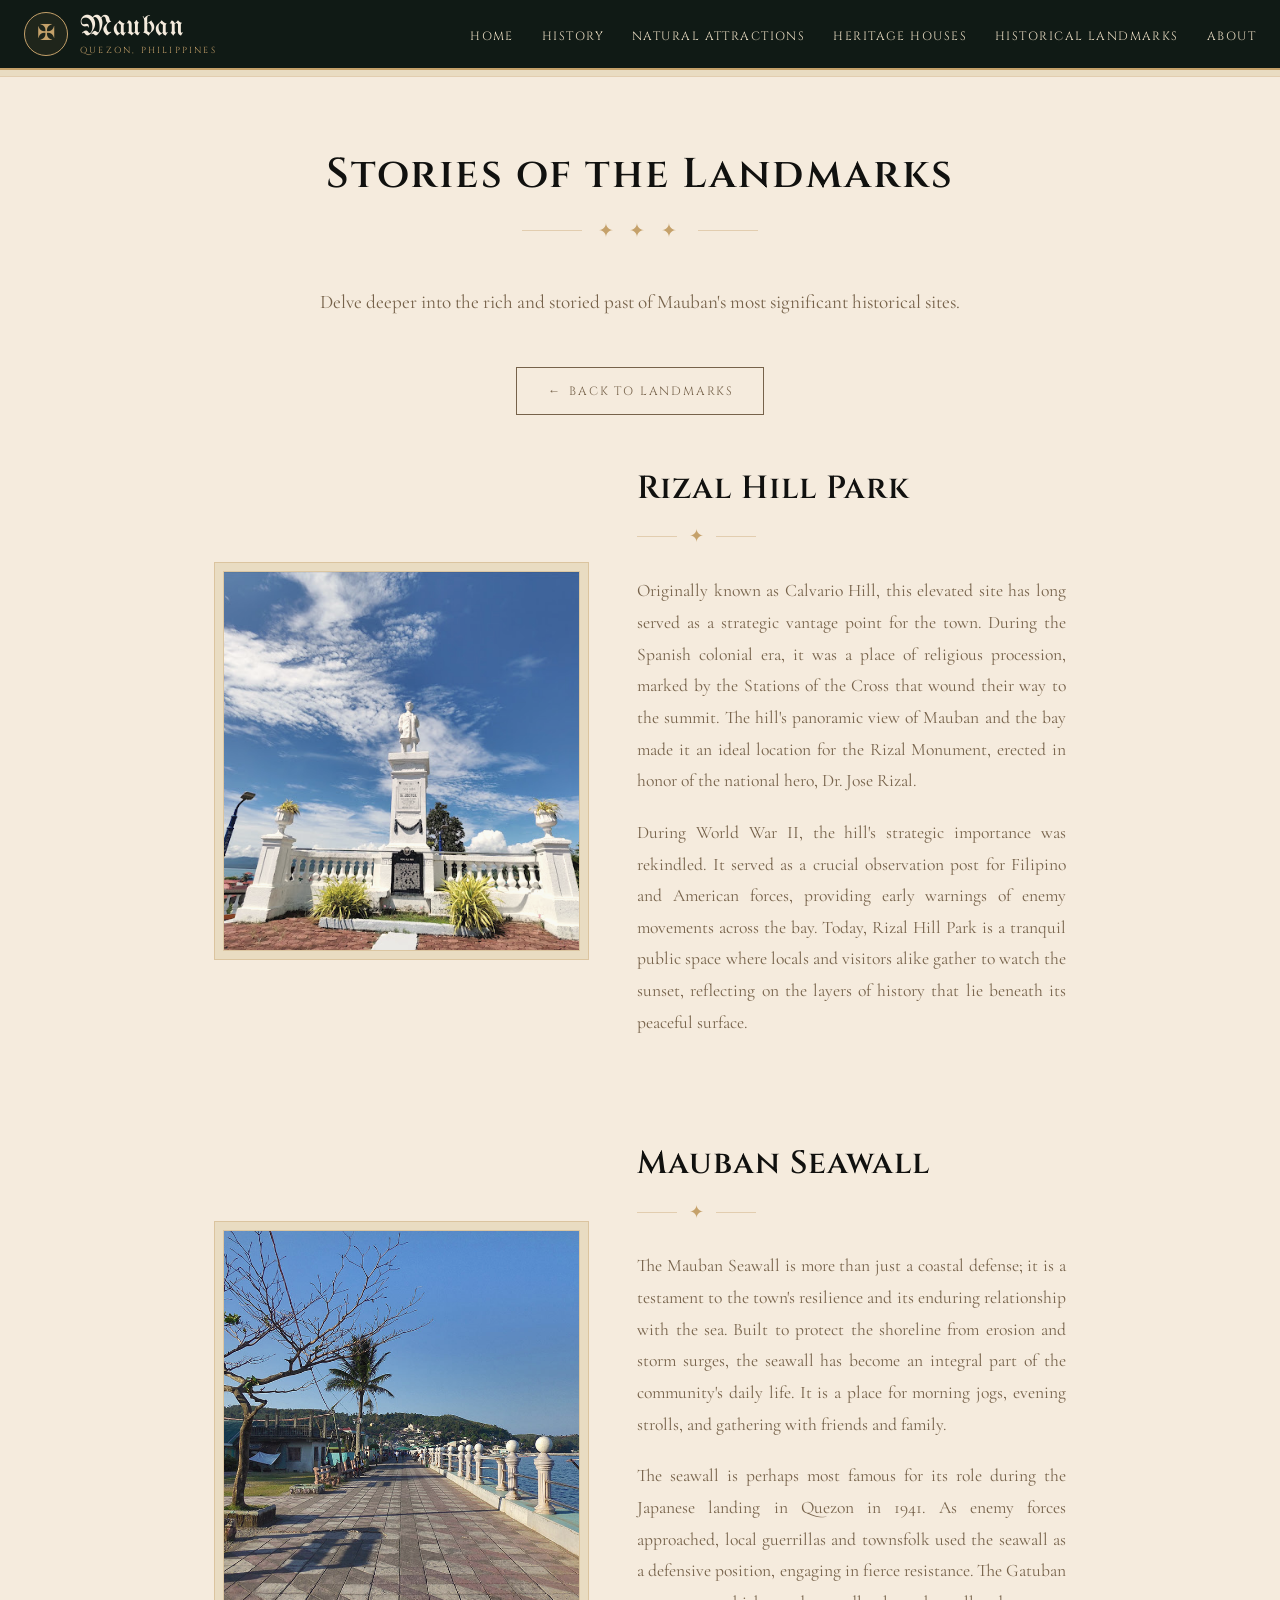
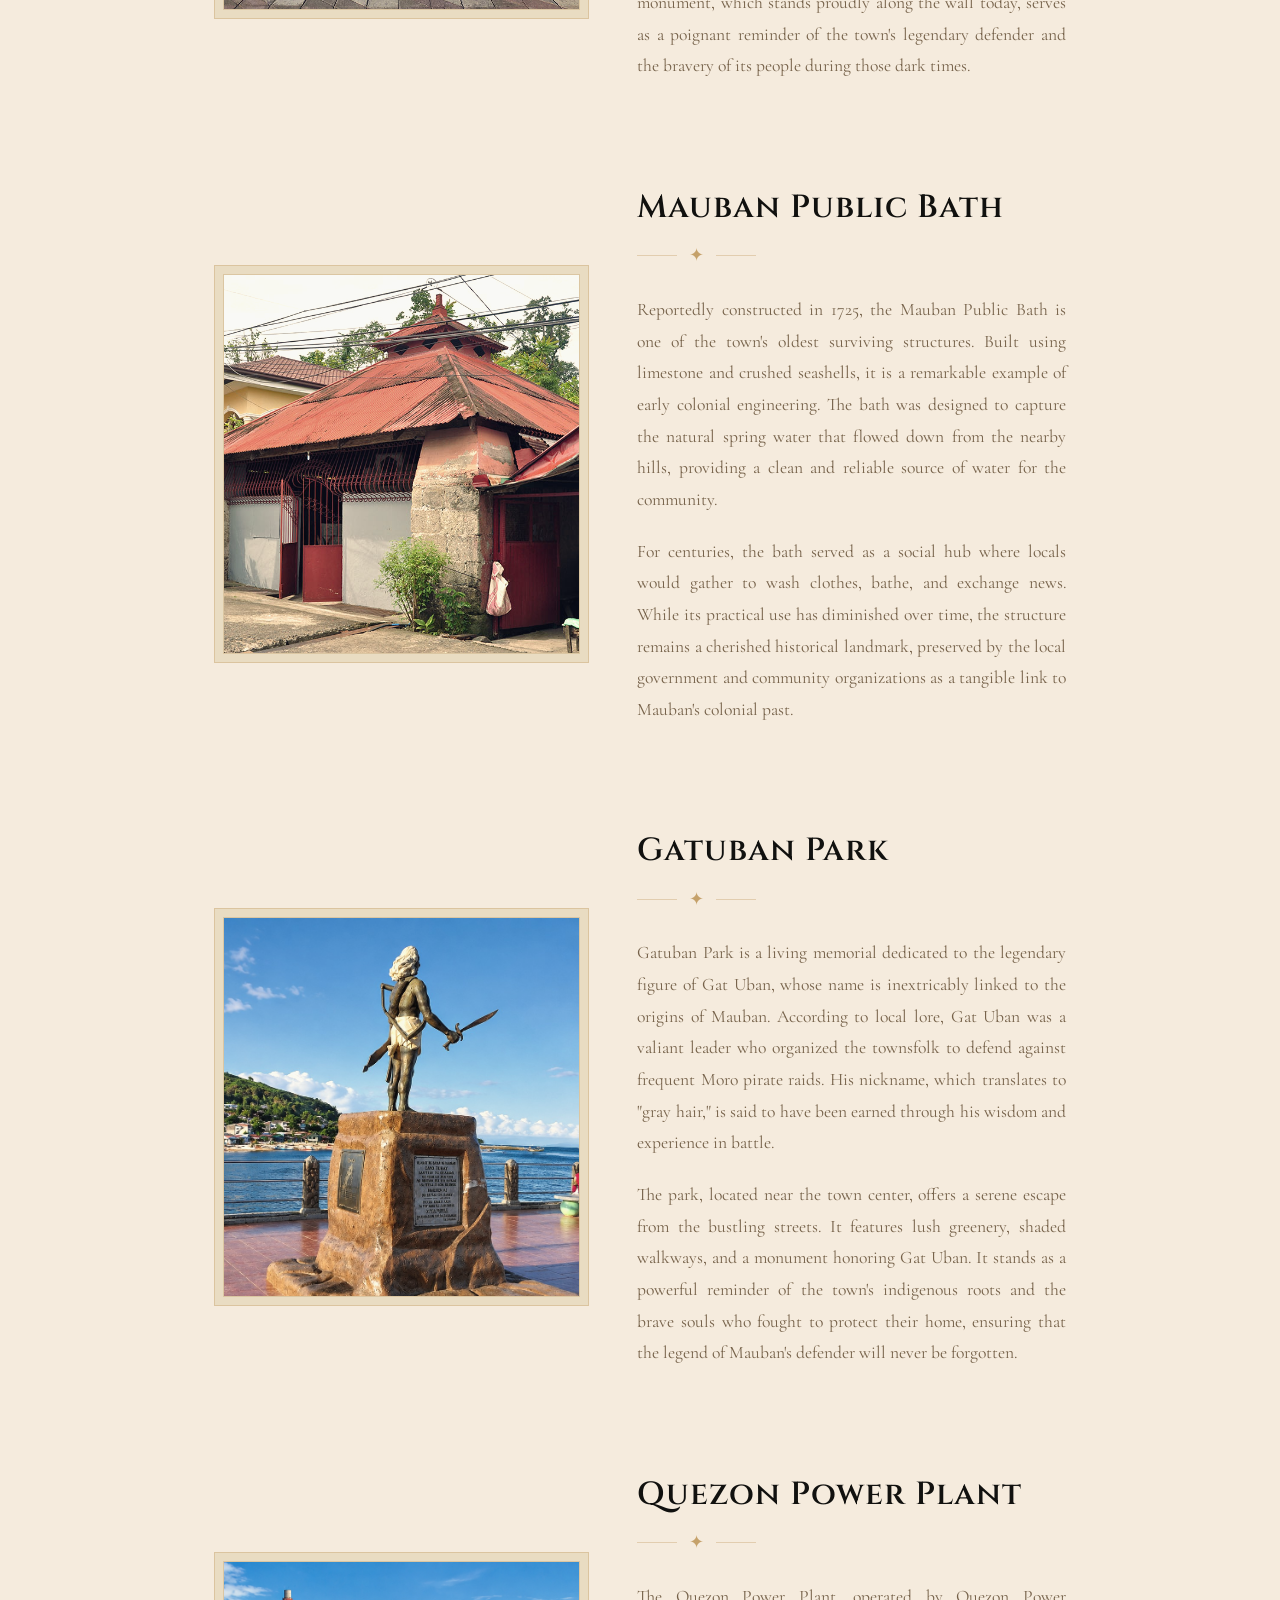
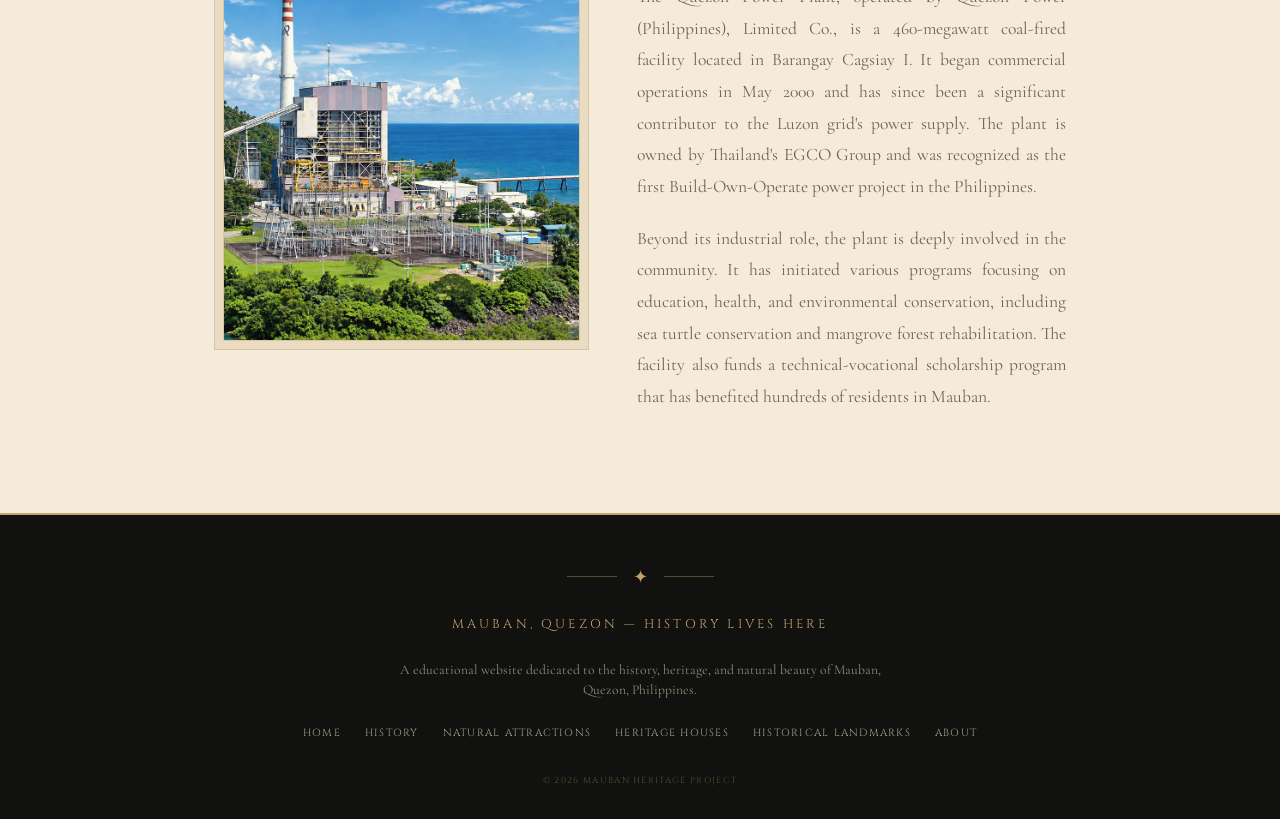
==== commit 6ccd484b: "src src" ====
--- a/landmark-details.html
+++ b/landmark-details.html
@@ -109,7 +109,7 @@
       <!-- Detailed: Quezon Power Plant -->
       <div class="detail-block" id="powerplant">
         <div class="detail-image">
-          <img src="powerplant.jpg" alt="Quezon Power Plant" loading="lazy">
+          <img src="powerplant.png" alt="Quezon Power Plant" loading="lazy">
         </div>
         <div class="detail-text">
           <h3>Quezon Power Plant</h3>
@@ -148,4 +148,4 @@
   <!-- Custom JS -->
   <script src="script.js"></script>
 </body>
-</html>+</html>
--- a/style.css
+++ b/style.css
@@ -16,6 +16,12 @@
   --gold-light: #D4B88C;
 }
 
+html {
+  overflow-x: hidden;
+  width: 100%;
+  scroll-behavior: smooth;
+}
+
 body {
   background-color: var(--parchment);
   color: var(--charcoal);
@@ -23,7 +29,10 @@
   font-size: 1.125rem;
   line-height: 1.6;
   overflow-x: hidden;
+  width: 100%;
   -webkit-font-smoothing: antialiased;
+  /* Added padding to prevent content from hiding under the fixed navbar */
+  padding-top: 76px; 
   cursor: url("data:image/svg+xml,%3Csvg xmlns='http://www.w3.org/2000/svg' width='32' height='32' viewBox='0 0 32 32'%3E%3Cpath d='M16 2 L20 12 L30 16 L20 20 L16 30 L12 20 L2 16 L12 12 Z' fill='none' stroke='%23C5A16A' stroke-width='2' stroke-linejoin='round'/%3E%3Ccircle cx='16' cy='16' r='2' fill='%23C5A16A'/%3E%3C/svg%3E") 16 16, auto;
 }
 
@@ -52,6 +61,7 @@
 
 .container {
   max-width: 1280px;
+  width: 100%;
   margin: 0 auto;
   padding: 0 1.5rem;
 }
@@ -115,8 +125,10 @@
   background: var(--forest);
   border-bottom: 2px solid var(--gold);
   padding: 0.75rem 0;
-  position: sticky;
+  position: fixed; /* Changed from sticky to fixed */
   top: 0;
+  left: 0;
+  width: 100%;
   z-index: 1000;
   transition: background 0.3s;
 }
@@ -301,6 +313,7 @@
   align-items: center;
   background: var(--charcoal);
   overflow: hidden;
+  width: 100%;
 }
 
 .hero-image-wrapper {
@@ -411,6 +424,7 @@
   padding: 5rem 0;
   position: relative;
   overflow: hidden;
+  width: 100%;
 }
 
 .about-grid {
@@ -509,6 +523,7 @@
   background: var(--forest);
   padding: 5rem 0;
   position: relative;
+  width: 100%;
 }
 
 .explore-section::before {
@@ -597,6 +612,8 @@
 .featured-section {
   background: var(--parchment);
   padding: 5rem 0;
+  width: 100%;
+  overflow: hidden; /* Prevents horizontal scrolling */
 }
 
 .featured-scroll-wrapper {
@@ -720,6 +737,7 @@
 /* ---------- PAGE CONTENT ---------- */
 .page-section {
   padding: 4rem 0 5rem;
+  width: 100%;
 }
 
 .page-section .container {
@@ -1192,6 +1210,7 @@
   background: var(--ivory);
   padding: 4rem 0 5rem;
   border-top: 1px solid var(--gold-dim);
+  width: 100%;
 }
 
 .map-container {
@@ -1231,6 +1250,7 @@
   text-align: center;
   padding: 3rem 0 2rem;
   border-top: 2px solid var(--gold);
+  width: 100%;
 }
 
 .footer-ornament {
@@ -1509,4 +1529,4 @@
 
 .text-center {
   text-align: center;
-}+}
